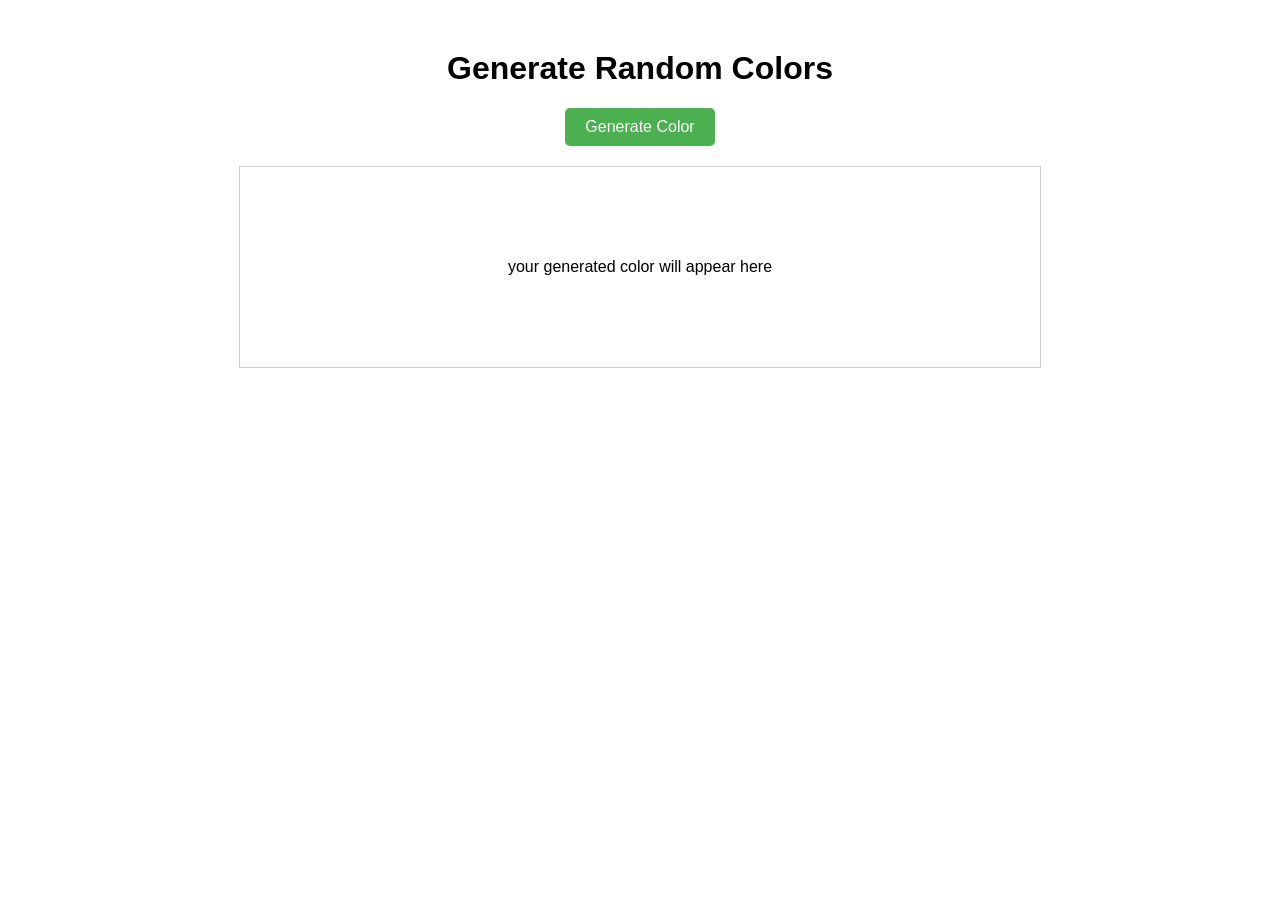
==== DAY 23/index.html @ e40c94c8 "make a random color generator" ====
<!DOCTYPE html>
<html lang="en">
<head>
    <meta charset="UTF-8">
    <meta name="viewport" content="width=device-width, initial-scale=1.0">
    <title>Document</title>
    <link rel="stylesheet" href="style.css">
</head>
<body>
    
    <h1>Generate Random Colors</h1>
    <button id="generate-btn">Generate Color</button>
    <div id="color-box">your generated color will appear here</div>

    <script src="app.js"></script>
</body>
</html>
---- DAY 23/style.css ----
body {
    font-family: Arial, sans-serif;
    text-align: center;
    margin-top: 50px;
}

#generate-btn {
    padding: 10px 20px;
    font-size: 16px;
    cursor: pointer;
    background-color: #4CAF50;
    color: white;
    border: none;
    border-radius: 5px;
}

#color-box {
    width: 800px;
    height: 200px;
    margin: 20px auto;
    border: 1px solid #ccc;
    align-items: center;
    display: flex;
    align-items: center;
    justify-content: center;
}
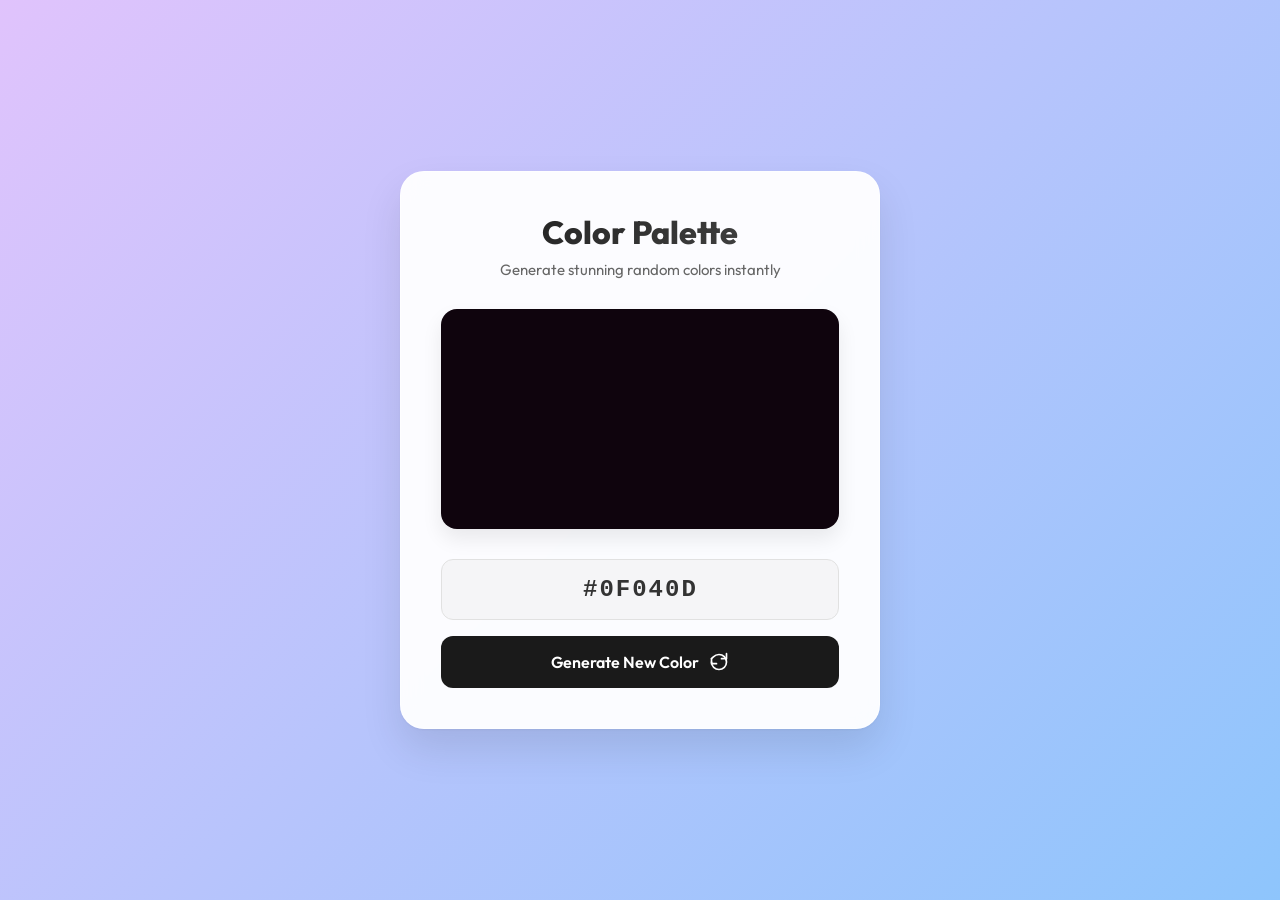
==== commit 2391fc17: "change UI of color generator" ====
--- a/DAY 23/index.html
+++ b/DAY 23/index.html
@@ -3,15 +3,37 @@
 <head>
     <meta charset="UTF-8">
     <meta name="viewport" content="width=device-width, initial-scale=1.0">
-    <title>Document</title>
+    <title>Color Generator</title>
+    <link rel="preconnect" href="https://fonts.googleapis.com">
+    <link rel="preconnect" href="https://fonts.gstatic.com" crossorigin>
+    <link href="https://fonts.googleapis.com/css2?family=Outfit:wght@400;600;800&display=swap" rel="stylesheet">
     <link rel="stylesheet" href="style.css">
 </head>
 <body>
-    
-    <h1>Generate Random Colors</h1>
-    <button id="generate-btn">Generate Color</button>
-    <div id="color-box">your generated color will appear here</div>
-
+    <div class="container">
+        <div class="header">
+            <h1>Color Palette</h1>
+            <p>Generate stunning random colors instantly</p>
+        </div>
+        
+        <div class="color-display">
+            <div id="color-box"></div>
+        </div>
+        
+        <div class="controls">
+            <div class="hex-code-container">
+                <span id="hex-code">#FFFFFF</span>
+            </div>
+            <button id="generate-btn">
+                <span>Generate New Color</span>
+                <svg width="20" height="20" viewBox="0 0 24 24" fill="none" stroke="currentColor" stroke-width="2" stroke-linecap="round" stroke-linejoin="round">
+                    <path d="M21 2v6h-6"></path>
+                    <path d="M3 12a9 9 0 1 0 9-9 9.75 9.75 0 0 0-6.74 2.74L3 8"></path>
+                    <path d="M3 8v6h6"></path>
+                </svg>
+            </button>
+        </div>
+    </div>
     <script src="app.js"></script>
 </body>
 </html>
--- a/DAY 23/style.css
+++ b/DAY 23/style.css
@@ -1,26 +1,156 @@
+* {
+    margin: 0;
+    padding: 0;
+    box-sizing: border-box;
+}
+
 body {
-    font-family: Arial, sans-serif;
+    font-family: 'Outfit', sans-serif;
+    min-height: 100vh;
+    display: flex;
+    align-items: center;
+    justify-content: center;
+    background: linear-gradient(135deg, #e0c3fc 0%, #8ec5fc 100%);
+    color: #1a1a1a;
+}
+
+.container {
+    background: rgba(255, 255, 255, 0.95);
+    padding: 40px;
+    border-radius: 24px;
+    box-shadow: 0 20px 40px rgba(0, 0, 0, 0.1), 
+                0 1px 3px rgba(0, 0, 0, 0.05);
+    width: 100%;
+    max-width: 480px;
+    backdrop-filter: blur(10px);
+    border: 1px solid rgba(255, 255, 255, 0.4);
+    transition: transform 0.3s ease, box-shadow 0.3s ease;
+}
+
+.container:hover {
+    transform: translateY(-5px);
+    box-shadow: 0 25px 50px rgba(0, 0, 0, 0.15), 
+                0 2px 5px rgba(0, 0, 0, 0.05);
+}
+
+.header {
     text-align: center;
-    margin-top: 50px;
+    margin-bottom: 30px;
+}
+
+h1 {
+    font-size: 32px;
+    font-weight: 800;
+    margin-bottom: 8px;
+    background: linear-gradient(135deg, #1a1a1a, #4a4a4a);
+    -webkit-background-clip: text;
+    -webkit-text-fill-color: transparent;
+}
+
+p {
+    color: #666;
+    font-size: 15px;
+}
+
+.color-display {
+    margin-bottom: 30px;
+}
+
+#color-box {
+    width: 100%;
+    height: 220px;
+    border-radius: 16px;
+    background-color: #ffffff;
+    box-shadow: inset 0 0 0 1px rgba(0,0,0,0.05),
+                0 10px 20px rgba(0,0,0,0.08);
+    transition: background-color 0.5s cubic-bezier(0.4, 0, 0.2, 1);
+}
+
+.controls {
+    display: flex;
+    flex-direction: column;
+    gap: 16px;
+}
+
+.hex-code-container {
+    background: #f5f5f7;
+    padding: 16px;
+    border-radius: 12px;
+    text-align: center;
+    border: 1px solid #e1e1e1;
+    cursor: pointer;
+    transition: background-color 0.2s ease;
+    position: relative;
+}
+
+.hex-code-container:hover {
+    background: #ebebeb;
+}
+
+.hex-code-container::after {
+    content: "Click to copy";
+    position: absolute;
+    top: -30px;
+    left: 50%;
+    transform: translateX(-50%);
+    background: #333;
+    color: white;
+    padding: 4px 8px;
+    border-radius: 4px;
+    font-size: 12px;
+    opacity: 0;
+    transition: opacity 0.2s ease;
+    pointer-events: none;
+    white-space: nowrap;
+}
+
+.hex-code-container:hover::after {
+    opacity: 1;
+}
+
+#hex-code {
+    font-family: 'Courier New', Courier, monospace;
+    font-size: 24px;
+    font-weight: 600;
+    letter-spacing: 2px;
+    color: #333;
+    display: inline-block;
+    transition: transform 0.15s ease;
 }
 
 #generate-btn {
-    padding: 10px 20px;
-    font-size: 16px;
-    cursor: pointer;
-    background-color: #4CAF50;
-    color: white;
-    border: none;
-    border-radius: 5px;
-}
-
-#color-box {
-    width: 800px;
-    height: 200px;
-    margin: 20px auto;
-    border: 1px solid #ccc;
-    align-items: center;
     display: flex;
     align-items: center;
     justify-content: center;
+    gap: 10px;
+    padding: 16px 24px;
+    font-size: 16px;
+    font-weight: 600;
+    font-family: inherit;
+    cursor: pointer;
+    background: #1a1a1a;
+    color: white;
+    border: none;
+    border-radius: 12px;
+    transition: all 0.2s ease;
+    width: 100%;
+}
+
+#generate-btn:hover {
+    background: #333;
+    transform: translateY(-2px);
+    box-shadow: 0 8px 16px rgba(0, 0, 0, 0.15);
+}
+
+#generate-btn:active {
+    transform: translateY(0);
+    box-shadow: 0 4px 8px rgba(0, 0, 0, 0.1);
+}
+
+#generate-btn svg {
+    transition: transform 0.3s ease;
+}
+
+#generate-btn:hover svg {
+    transform: rotate(180deg);
 }
